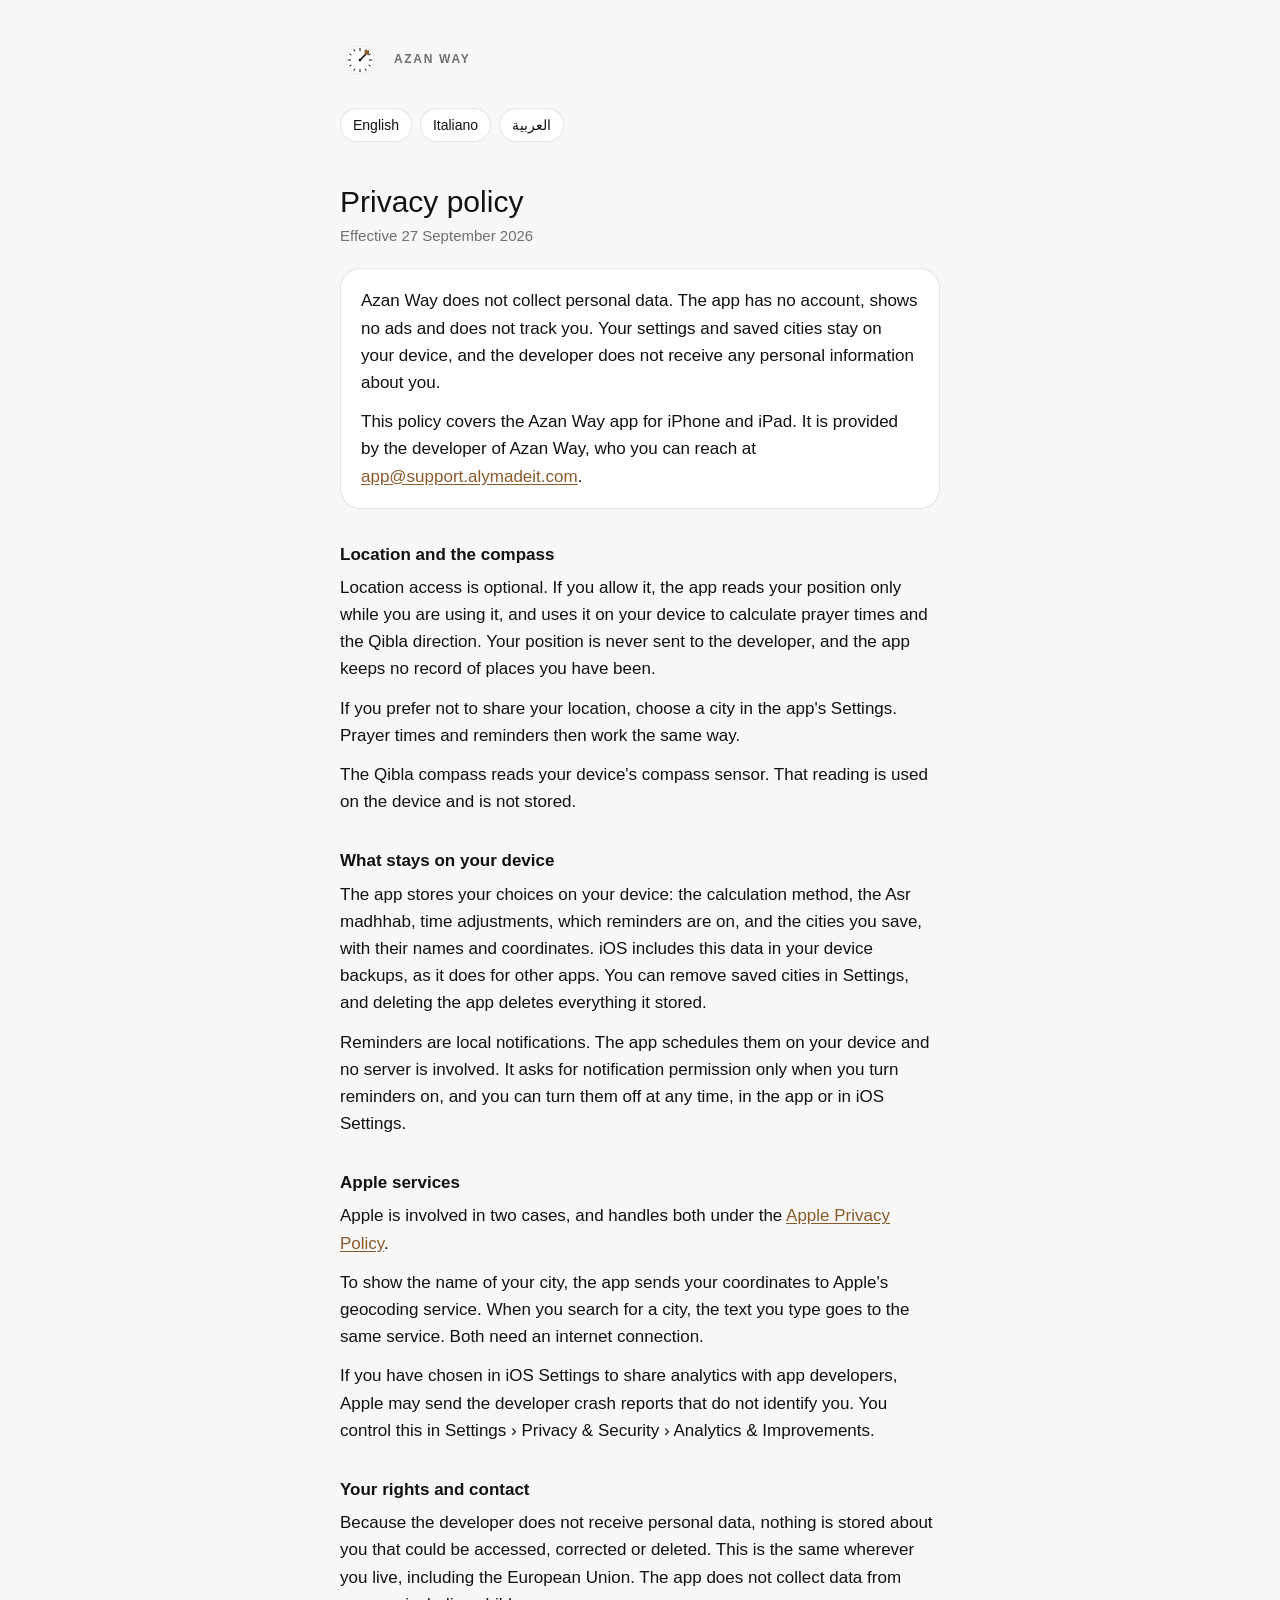
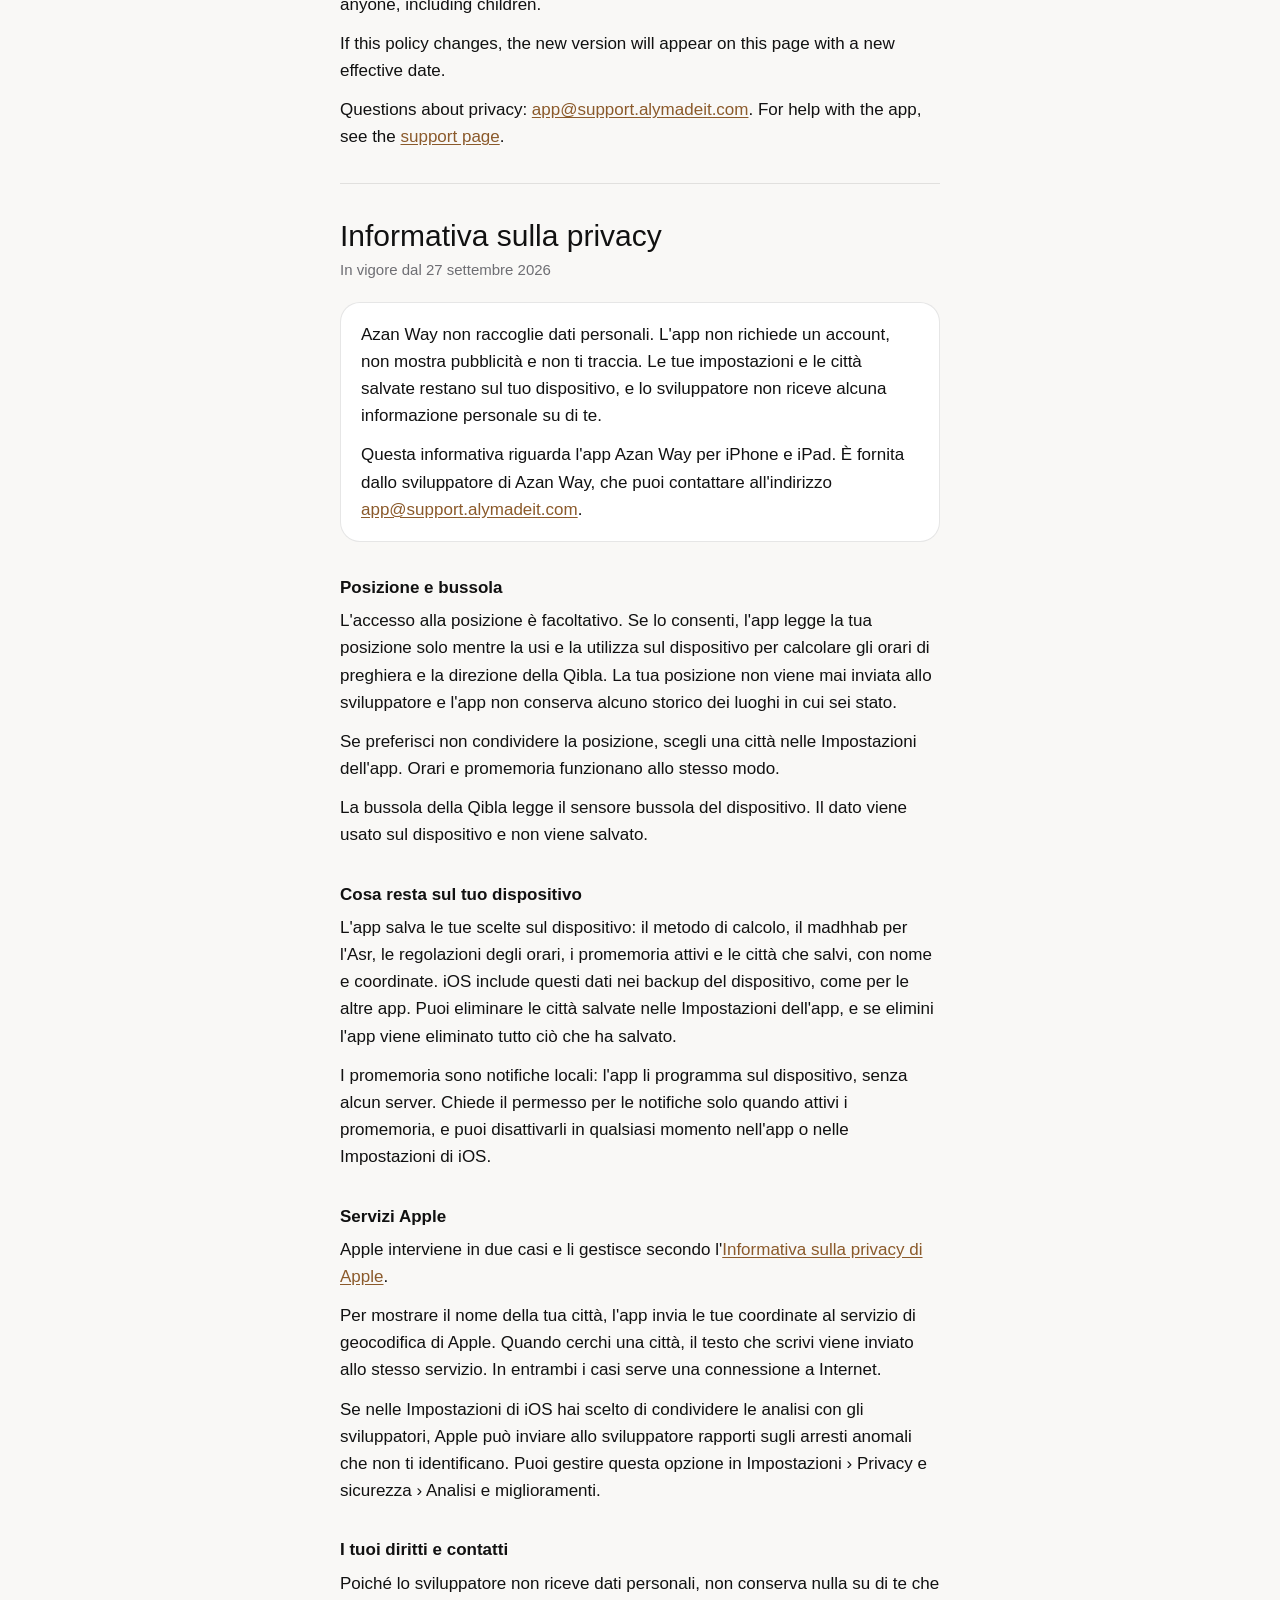
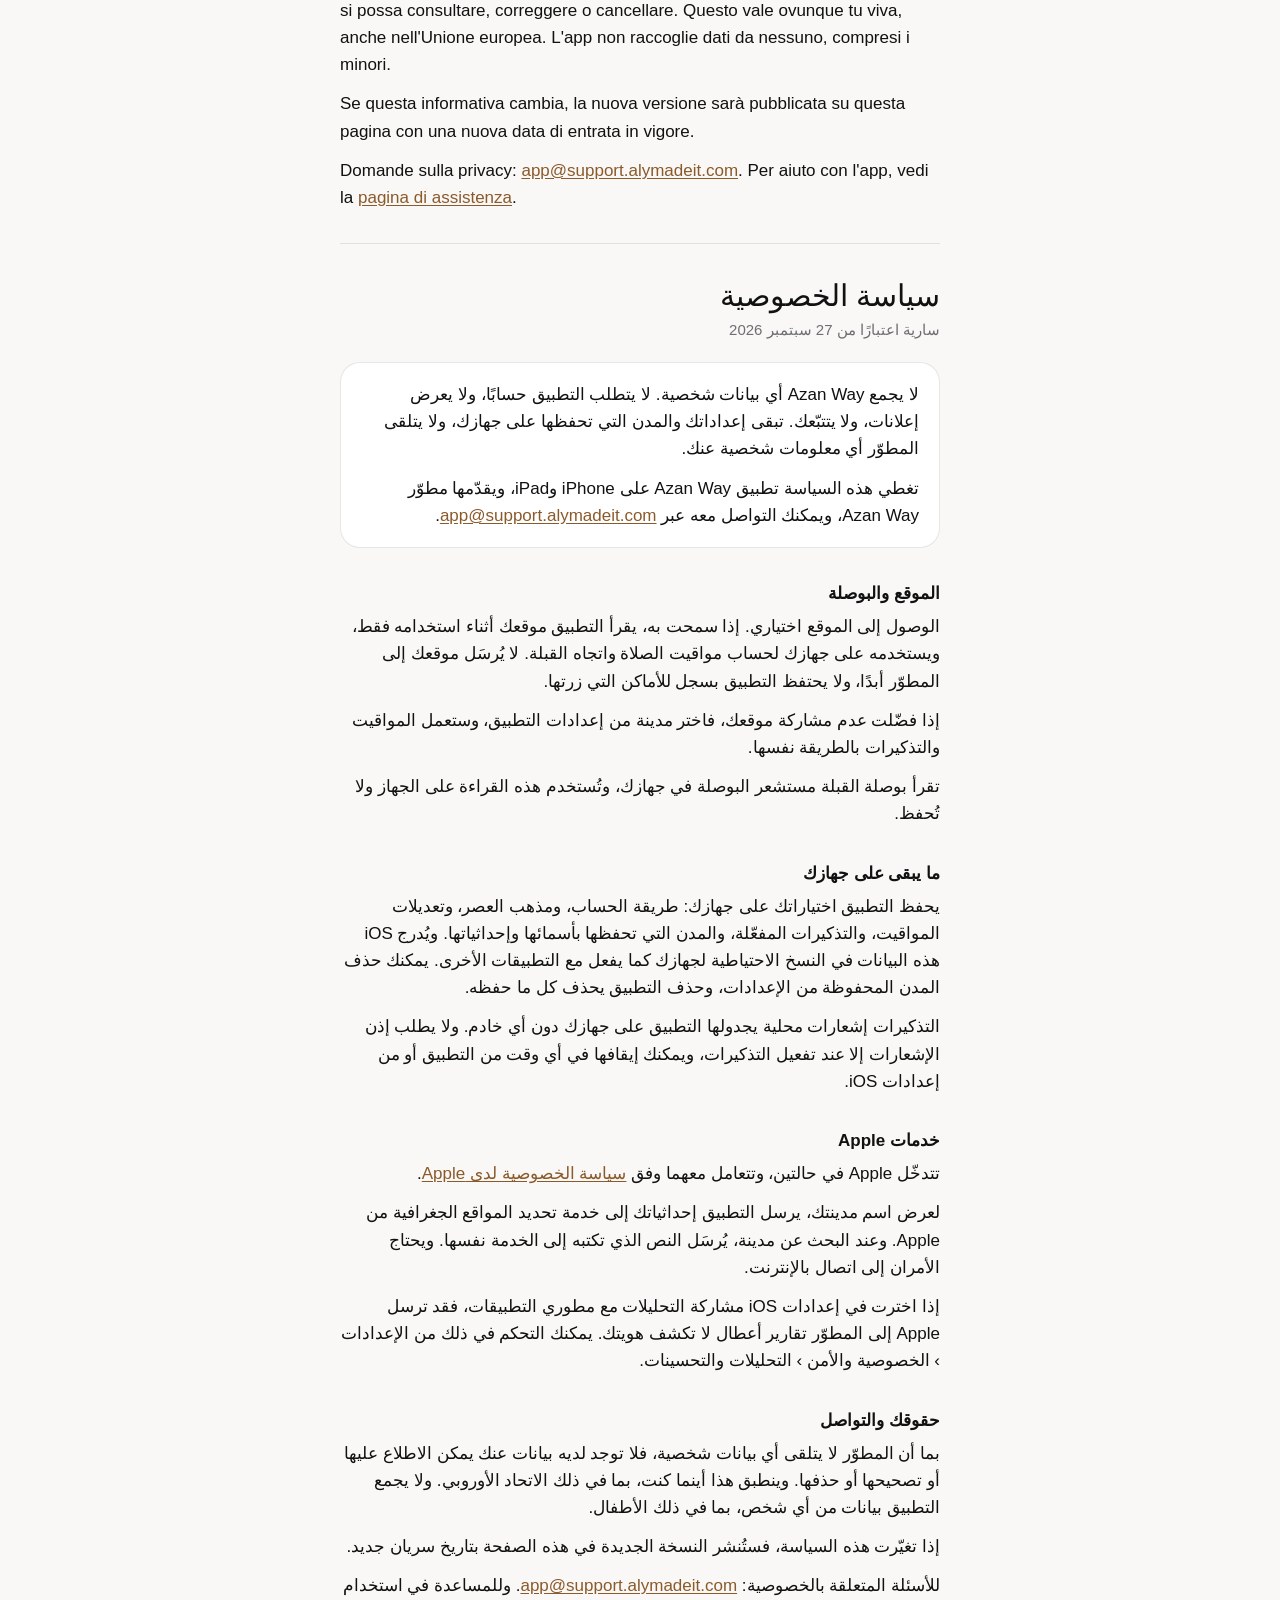
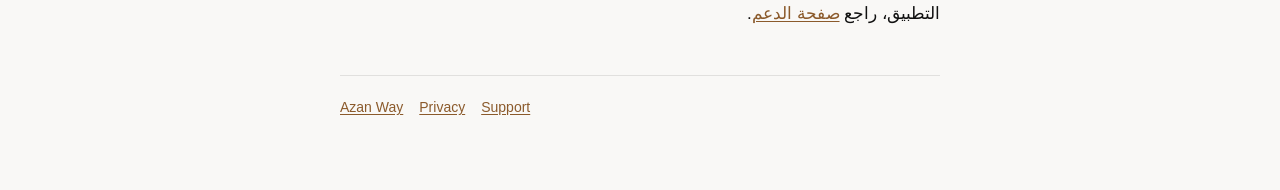
==== azan-way/privacy/index.html @ 62a3de0d "Add Azan Way privacy policy and support pages - /azan-way/privacy/: privacy policy (App Store privac" ====
<!doctype html>
<html lang="en">
<head>
<meta charset="utf-8">
<meta name="viewport" content="width=device-width, initial-scale=1">
<meta name="color-scheme" content="light dark">
<title>Privacy policy · Azan Way</title>
<meta name="description" content="Azan Way does not collect personal data. How the app uses location, what stays on your device and how to contact the developer.">
<link rel="icon" href="/assets/mark.svg" type="image/svg+xml">
<link rel="stylesheet" href="/assets/site.css">
</head>
<body>
<main>
<header class="page"><svg width="40" height="40" viewBox="0 0 64 64" aria-hidden="true"><circle class="mark-face" cx="32" cy="32" r="23"/><line class="mark-tick" x1="32.0" y1="13.0" x2="32.0" y2="17.0"/><line class="mark-tick" x1="41.5" y1="15.5" x2="40.2" y2="17.7"/><line class="mark-tick" x1="48.5" y1="22.5" x2="46.3" y2="23.8"/><line class="mark-tick" x1="51.0" y1="32.0" x2="47.0" y2="32.0"/><line class="mark-tick" x1="48.5" y1="41.5" x2="46.3" y2="40.2"/><line class="mark-tick" x1="41.5" y1="48.5" x2="40.2" y2="46.3"/><line class="mark-tick" x1="32.0" y1="51.0" x2="32.0" y2="47.0"/><line class="mark-tick" x1="22.5" y1="48.5" x2="23.8" y2="46.3"/><line class="mark-tick" x1="15.5" y1="41.5" x2="17.7" y2="40.3"/><line class="mark-tick" x1="13.0" y1="32.0" x2="17.0" y2="32.0"/><line class="mark-tick" x1="15.5" y1="22.5" x2="17.7" y2="23.8"/><line class="mark-tick" x1="22.5" y1="15.5" x2="23.7" y2="17.7"/><line class="mark-needle" x1="32" y1="32" x2="41" y2="23"/><rect class="mark-kaaba" x="39.5" y="16.5" width="7" height="7" rx="1"/><circle class="mark-pivot" cx="32" cy="32" r="2.2"/></svg><div><p class="label">Azan Way</p></div></header>
<nav class="langs" aria-label="Language"><a href="#en" hreflang="en" lang="en">English</a><a href="#it" hreflang="it" lang="it">Italiano</a><a href="#ar" hreflang="ar" lang="ar">العربية</a></nav>
<section class="lang" id="en" lang="en" dir="ltr">
<h1>Privacy policy</h1>
<p class="meta">Effective 27 September 2026</p>
<div class="card">
<p>Azan&nbsp;Way does not collect personal data. The app has no account, shows no ads and does not track you. Your settings and saved cities stay on your device, and the developer does not receive any personal information about you.</p>
<p>This policy covers the Azan&nbsp;Way app for iPhone and iPad. It is provided by the developer of Azan&nbsp;Way, who you can reach at <a href="mailto:app@support.alymadeit.com">app@support.alymadeit.com</a>.</p>
</div>

<h2>Location and the compass</h2>
<p>Location access is optional. If you allow it, the app reads your position only while you are using it, and uses it on your device to calculate prayer times and the Qibla direction. Your position is never sent to the developer, and the app keeps no record of places you have been.</p>
<p>If you prefer not to share your location, choose a city in the app's Settings. Prayer times and reminders then work the same way.</p>
<p>The Qibla compass reads your device's compass sensor. That reading is used on the device and is not stored.</p>

<h2>What stays on your device</h2>
<p>The app stores your choices on your device: the calculation method, the Asr madhhab, time adjustments, which reminders are on, and the cities you save, with their names and coordinates. iOS includes this data in your device backups, as it does for other apps. You can remove saved cities in Settings, and deleting the app deletes everything it stored.</p>
<p>Reminders are local notifications. The app schedules them on your device and no server is involved. It asks for notification permission only when you turn reminders on, and you can turn them off at any time, in the app or in iOS Settings.</p>

<h2>Apple services</h2>
<p>Apple is involved in two cases, and handles both under the <a href="https://www.apple.com/legal/privacy/">Apple Privacy Policy</a>.</p>
<p>To show the name of your city, the app sends your coordinates to Apple's geocoding service. When you search for a city, the text you type goes to the same service. Both need an internet connection.</p>
<p>If you have chosen in iOS Settings to share analytics with app developers, Apple may send the developer crash reports that do not identify you. You control this in Settings › Privacy &amp; Security › Analytics &amp; Improvements.</p>

<h2>Your rights and contact</h2>
<p>Because the developer does not receive personal data, nothing is stored about you that could be accessed, corrected or deleted. This is the same wherever you live, including the European Union. The app does not collect data from anyone, including children.</p>
<p>If this policy changes, the new version will appear on this page with a new effective date.</p>
<p>Questions about privacy: <a href="mailto:app@support.alymadeit.com">app@support.alymadeit.com</a>. For help with the app, see the <a href="/azan-way/support/#en">support page</a>.</p>
</section><section class="lang" id="it" lang="it" dir="ltr">
<h1>Informativa sulla privacy</h1>
<p class="meta">In vigore dal 27 settembre 2026</p>
<div class="card">
<p>Azan&nbsp;Way non raccoglie dati personali. L'app non richiede un account, non mostra pubblicità e non ti traccia. Le tue impostazioni e le città salvate restano sul tuo dispositivo, e lo sviluppatore non riceve alcuna informazione personale su di te.</p>
<p>Questa informativa riguarda l'app Azan&nbsp;Way per iPhone e iPad. È fornita dallo sviluppatore di Azan&nbsp;Way, che puoi contattare all'indirizzo <a href="mailto:app@support.alymadeit.com">app@support.alymadeit.com</a>.</p>
</div>

<h2>Posizione e bussola</h2>
<p>L'accesso alla posizione è facoltativo. Se lo consenti, l'app legge la tua posizione solo mentre la usi e la utilizza sul dispositivo per calcolare gli orari di preghiera e la direzione della Qibla. La tua posizione non viene mai inviata allo sviluppatore e l'app non conserva alcuno storico dei luoghi in cui sei stato.</p>
<p>Se preferisci non condividere la posizione, scegli una città nelle Impostazioni dell'app. Orari e promemoria funzionano allo stesso modo.</p>
<p>La bussola della Qibla legge il sensore bussola del dispositivo. Il dato viene usato sul dispositivo e non viene salvato.</p>

<h2>Cosa resta sul tuo dispositivo</h2>
<p>L'app salva le tue scelte sul dispositivo: il metodo di calcolo, il madhhab per l'Asr, le regolazioni degli orari, i promemoria attivi e le città che salvi, con nome e coordinate. iOS include questi dati nei backup del dispositivo, come per le altre app. Puoi eliminare le città salvate nelle Impostazioni dell'app, e se elimini l'app viene eliminato tutto ciò che ha salvato.</p>
<p>I promemoria sono notifiche locali: l'app li programma sul dispositivo, senza alcun server. Chiede il permesso per le notifiche solo quando attivi i promemoria, e puoi disattivarli in qualsiasi momento nell'app o nelle Impostazioni di iOS.</p>

<h2>Servizi Apple</h2>
<p>Apple interviene in due casi e li gestisce secondo l'<a href="https://www.apple.com/legal/privacy/">Informativa sulla privacy di Apple</a>.</p>
<p>Per mostrare il nome della tua città, l'app invia le tue coordinate al servizio di geocodifica di Apple. Quando cerchi una città, il testo che scrivi viene inviato allo stesso servizio. In entrambi i casi serve una connessione a Internet.</p>
<p>Se nelle Impostazioni di iOS hai scelto di condividere le analisi con gli sviluppatori, Apple può inviare allo sviluppatore rapporti sugli arresti anomali che non ti identificano. Puoi gestire questa opzione in Impostazioni › Privacy e sicurezza › Analisi e miglioramenti.</p>

<h2>I tuoi diritti e contatti</h2>
<p>Poiché lo sviluppatore non riceve dati personali, non conserva nulla su di te che si possa consultare, correggere o cancellare. Questo vale ovunque tu viva, anche nell'Unione europea. L'app non raccoglie dati da nessuno, compresi i minori.</p>
<p>Se questa informativa cambia, la nuova versione sarà pubblicata su questa pagina con una nuova data di entrata in vigore.</p>
<p>Domande sulla privacy: <a href="mailto:app@support.alymadeit.com">app@support.alymadeit.com</a>. Per aiuto con l'app, vedi la <a href="/azan-way/support/#it">pagina di assistenza</a>.</p>
</section><section class="lang" id="ar" lang="ar" dir="rtl">
<h1>سياسة الخصوصية</h1>
<p class="meta">سارية اعتبارًا من 27 سبتمبر 2026</p>
<div class="card">
<p>لا يجمع Azan&nbsp;Way أي بيانات شخصية. لا يتطلب التطبيق حسابًا، ولا يعرض إعلانات، ولا يتتبّعك. تبقى إعداداتك والمدن التي تحفظها على جهازك، ولا يتلقى المطوّر أي معلومات شخصية عنك.</p>
<p>تغطي هذه السياسة تطبيق Azan&nbsp;Way على iPhone وiPad، ويقدّمها مطوّر Azan&nbsp;Way، ويمكنك التواصل معه عبر <span dir="ltr"><a href="mailto:app@support.alymadeit.com">app@support.alymadeit.com</a></span>.</p>
</div>

<h2>الموقع والبوصلة</h2>
<p>الوصول إلى الموقع اختياري. إذا سمحت به، يقرأ التطبيق موقعك أثناء استخدامه فقط، ويستخدمه على جهازك لحساب مواقيت الصلاة واتجاه القبلة. لا يُرسَل موقعك إلى المطوّر أبدًا، ولا يحتفظ التطبيق بسجل للأماكن التي زرتها.</p>
<p>إذا فضّلت عدم مشاركة موقعك، فاختر مدينة من إعدادات التطبيق، وستعمل المواقيت والتذكيرات بالطريقة نفسها.</p>
<p>تقرأ بوصلة القبلة مستشعر البوصلة في جهازك، وتُستخدم هذه القراءة على الجهاز ولا تُحفظ.</p>

<h2>ما يبقى على جهازك</h2>
<p>يحفظ التطبيق اختياراتك على جهازك: طريقة الحساب، ومذهب العصر، وتعديلات المواقيت، والتذكيرات المفعّلة، والمدن التي تحفظها بأسمائها وإحداثياتها. ويُدرج iOS هذه البيانات في النسخ الاحتياطية لجهازك كما يفعل مع التطبيقات الأخرى. يمكنك حذف المدن المحفوظة من الإعدادات، وحذف التطبيق يحذف كل ما حفظه.</p>
<p>التذكيرات إشعارات محلية يجدولها التطبيق على جهازك دون أي خادم. ولا يطلب إذن الإشعارات إلا عند تفعيل التذكيرات، ويمكنك إيقافها في أي وقت من التطبيق أو من إعدادات iOS.</p>

<h2>خدمات Apple</h2>
<p>تتدخّل Apple في حالتين، وتتعامل معهما وفق <a href="https://www.apple.com/legal/privacy/">سياسة الخصوصية لدى Apple</a>.</p>
<p>لعرض اسم مدينتك، يرسل التطبيق إحداثياتك إلى خدمة تحديد المواقع الجغرافية من Apple. وعند البحث عن مدينة، يُرسَل النص الذي تكتبه إلى الخدمة نفسها. ويحتاج الأمران إلى اتصال بالإنترنت.</p>
<p>إذا اخترت في إعدادات iOS مشاركة التحليلات مع مطوري التطبيقات، فقد ترسل Apple إلى المطوّر تقارير أعطال لا تكشف هويتك. يمكنك التحكم في ذلك من الإعدادات › الخصوصية والأمن › التحليلات والتحسينات.</p>

<h2>حقوقك والتواصل</h2>
<p>بما أن المطوّر لا يتلقى أي بيانات شخصية، فلا توجد لديه بيانات عنك يمكن الاطلاع عليها أو تصحيحها أو حذفها. وينطبق هذا أينما كنت، بما في ذلك الاتحاد الأوروبي. ولا يجمع التطبيق بيانات من أي شخص، بما في ذلك الأطفال.</p>
<p>إذا تغيّرت هذه السياسة، فستُنشر النسخة الجديدة في هذه الصفحة بتاريخ سريان جديد.</p>
<p>للأسئلة المتعلقة بالخصوصية: <span dir="ltr"><a href="mailto:app@support.alymadeit.com">app@support.alymadeit.com</a></span>. وللمساعدة في استخدام التطبيق، راجع <a href="/azan-way/support/#ar">صفحة الدعم</a>.</p>
</section>
<footer class="page"><a href="/azan-way/">Azan Way</a><a href="/azan-way/privacy/">Privacy</a><a href="/azan-way/support/">Support</a></footer>
</main>
<script>
// Open the reader's language when they arrive without a #language link.
if (!location.hash) {
  var lang = ((navigator.languages && navigator.languages[0]) || navigator.language || "en").slice(0, 2);
  if (lang === "it" || lang === "ar") location.replace("#" + lang);
}
</script>
</body>
</html>
---- assets/site.css ----
/* Azan Way pages: same palette and hairline style as the app. */
:root {
  --bg: #F9F8F6;
  --surface: #FFFFFF;
  --ink: #111111;
  --muted: #6E6E73;
  --line: rgba(17, 17, 17, 0.1);
  --accent: #8B5A2B;
  color-scheme: light;
}

@media (prefers-color-scheme: dark) {
  :root {
    --bg: #1C1C1E;
    --surface: #2C2C2E;
    --ink: #F5F5F5;
    --muted: #98989F;
    --line: rgba(245, 245, 245, 0.12);
    --accent: #CD853F;
    color-scheme: dark;
  }
}

* { box-sizing: border-box; }

html { -webkit-text-size-adjust: 100%; }

body {
  margin: 0;
  background: var(--bg);
  color: var(--ink);
  font: 17px/1.6 -apple-system, BlinkMacSystemFont, "SF Pro Text", "Segoe UI", Roboto, "Helvetica Neue", Arial, "Noto Sans Arabic", sans-serif;
}

main {
  max-width: 640px;
  margin: 0 auto;
  padding: 40px 20px 72px;
}

header.page {
  display: flex;
  align-items: center;
  gap: 14px;
  margin-bottom: 28px;
}

header.page svg { flex: none; }

.label {
  margin: 0;
  font-size: 12px;
  font-weight: 600;
  letter-spacing: 0.14em;
  text-transform: uppercase;
  color: var(--muted);
}

/* Spacing letters apart breaks joined Arabic script. */
[dir="rtl"] .label { letter-spacing: 0; }

h1 {
  margin: 2px 0 0;
  font-size: 30px;
  font-weight: 400;
  line-height: 1.2;
}

h2 {
  margin: 32px 0 6px;
  font-size: 17px;
  font-weight: 600;
}

p, li { margin: 0 0 12px; }

ul { padding-inline-start: 20px; margin: 0 0 12px; }

a { color: var(--accent); text-underline-offset: 2px; }

.meta { color: var(--muted); font-size: 15px; margin-top: 4px; }

.card {
  background: var(--surface);
  border: 1px solid var(--line);
  border-radius: 20px;
  padding: 18px 20px;
  margin: 20px 0 8px;
}

.card p:last-child { margin-bottom: 0; }

nav.langs {
  display: flex;
  flex-wrap: wrap;
  gap: 8px;
  margin: 0 0 8px;
}

nav.langs a {
  padding: 5px 12px;
  border: 1px solid var(--line);
  border-radius: 999px;
  color: var(--ink);
  font-size: 14px;
  text-decoration: none;
  background: var(--surface);
}

section.lang {
  padding-top: 32px;
  margin-top: 32px;
  border-top: 1px solid var(--line);
}

section.lang:first-of-type { border-top: 0; margin-top: 8px; }

.q { font-weight: 600; margin: 24px 0 4px; }

footer.page {
  margin-top: 48px;
  padding-top: 20px;
  border-top: 1px solid var(--line);
  color: var(--muted);
  font-size: 14px;
}

footer.page a { margin-inline-end: 16px; }

/* App mark: the Qibla dial from the app icon. */
.mark-face { fill: var(--surface); stroke: var(--line); stroke-width: 1.5; }
.mark-tick { stroke: var(--ink); stroke-width: 1.6; stroke-linecap: round; }
.mark-needle { stroke: var(--ink); stroke-width: 2.4; stroke-linecap: round; }
.mark-kaaba { fill: var(--accent); }
.mark-pivot { fill: var(--ink); }
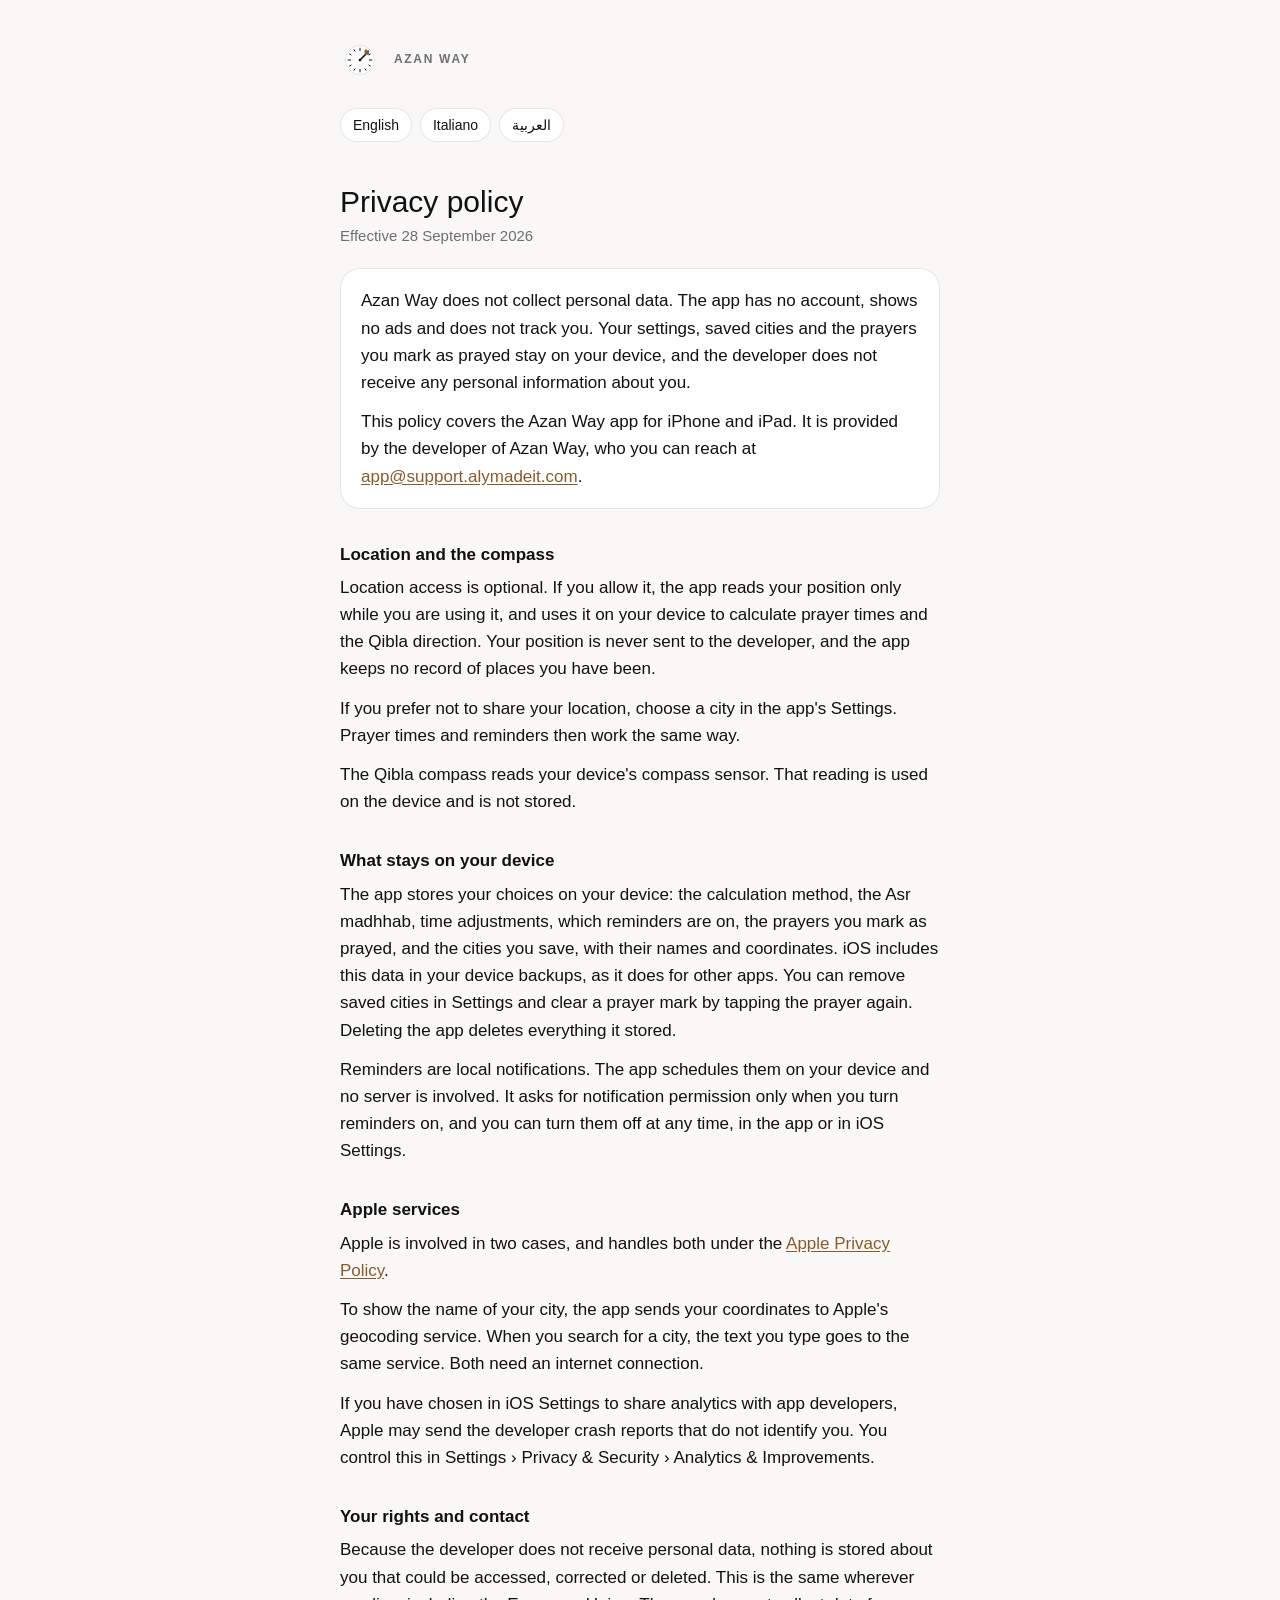
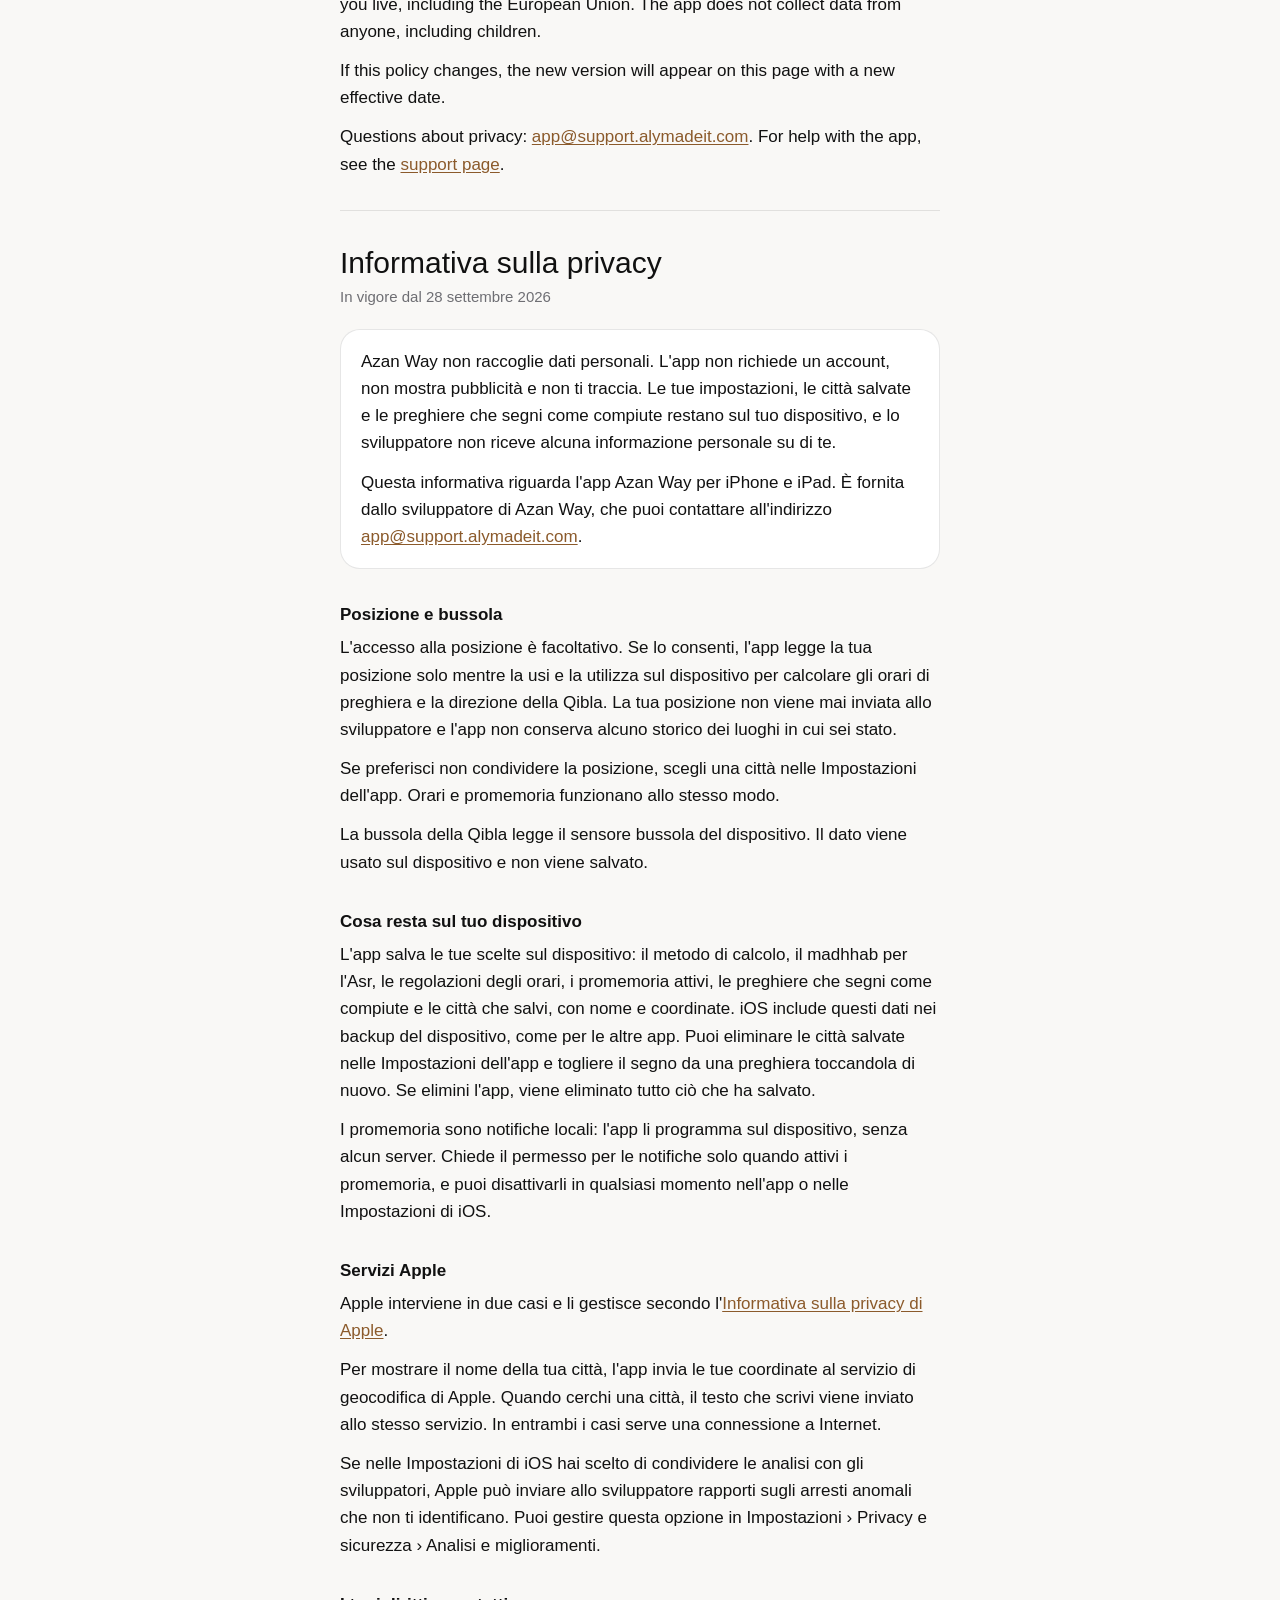
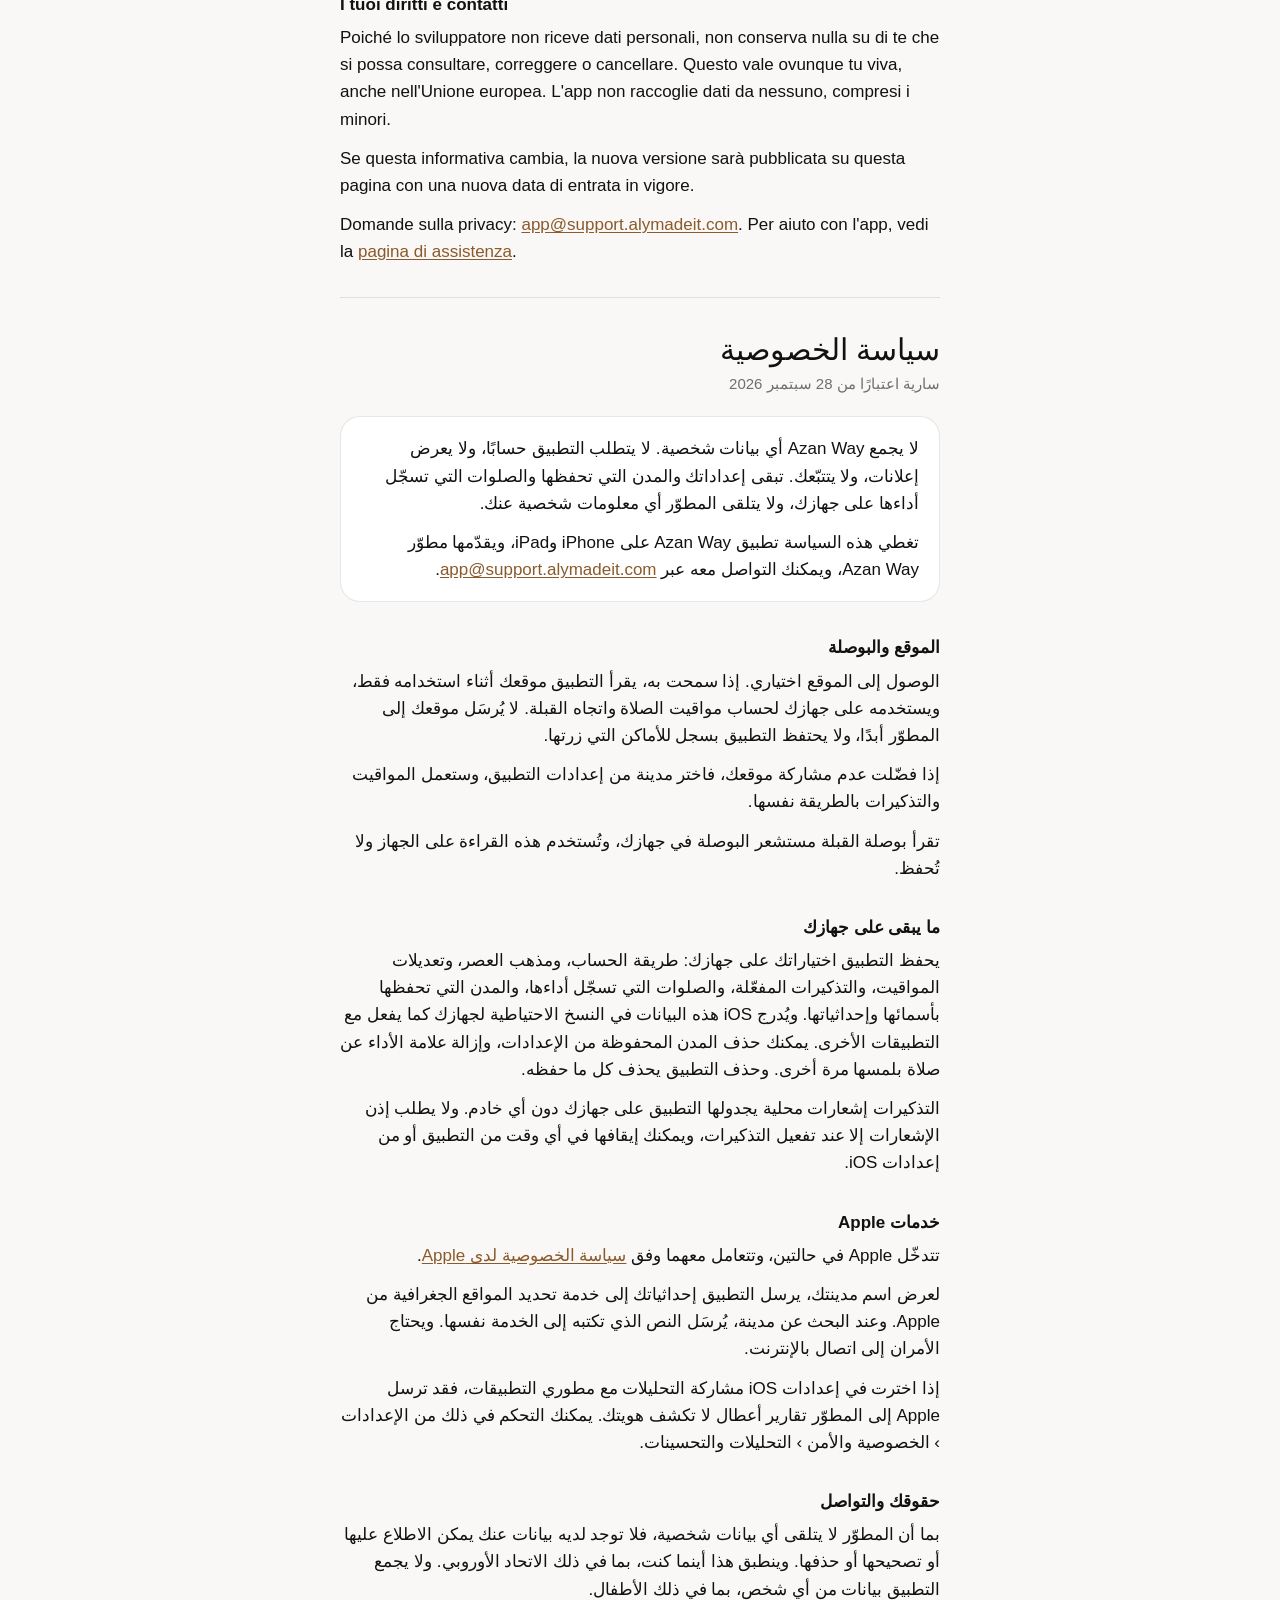
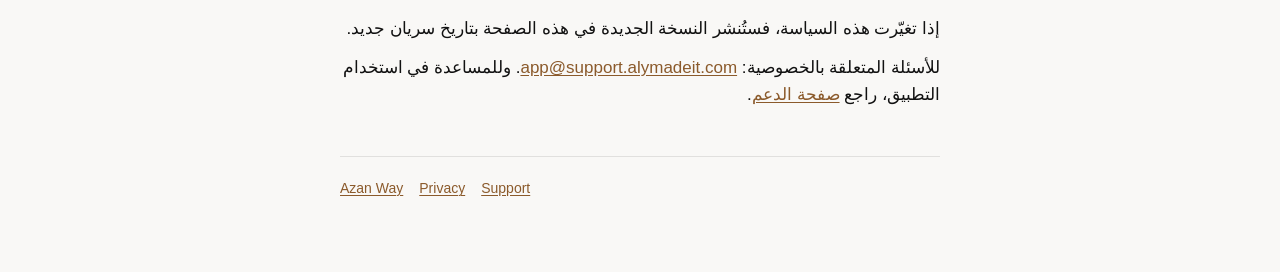
==== commit 66254936: "Privacy policy: prayer marks stay on the device Azan Way now lets you mark prayers as prayed. The po" ====
--- a/azan-way/privacy/index.html
+++ b/azan-way/privacy/index.html
@@ -15,9 +15,9 @@
 <nav class="langs" aria-label="Language"><a href="#en" hreflang="en" lang="en">English</a><a href="#it" hreflang="it" lang="it">Italiano</a><a href="#ar" hreflang="ar" lang="ar">العربية</a></nav>
 <section class="lang" id="en" lang="en" dir="ltr">
 <h1>Privacy policy</h1>
-<p class="meta">Effective 27 September 2026</p>
+<p class="meta">Effective 28 September 2026</p>
 <div class="card">
-<p>Azan&nbsp;Way does not collect personal data. The app has no account, shows no ads and does not track you. Your settings and saved cities stay on your device, and the developer does not receive any personal information about you.</p>
+<p>Azan&nbsp;Way does not collect personal data. The app has no account, shows no ads and does not track you. Your settings, saved cities and the prayers you mark as prayed stay on your device, and the developer does not receive any personal information about you.</p>
 <p>This policy covers the Azan&nbsp;Way app for iPhone and iPad. It is provided by the developer of Azan&nbsp;Way, who you can reach at <a href="mailto:app@support.alymadeit.com">app@support.alymadeit.com</a>.</p>
 </div>
 
@@ -27,7 +27,7 @@
 <p>The Qibla compass reads your device's compass sensor. That reading is used on the device and is not stored.</p>
 
 <h2>What stays on your device</h2>
-<p>The app stores your choices on your device: the calculation method, the Asr madhhab, time adjustments, which reminders are on, and the cities you save, with their names and coordinates. iOS includes this data in your device backups, as it does for other apps. You can remove saved cities in Settings, and deleting the app deletes everything it stored.</p>
+<p>The app stores your choices on your device: the calculation method, the Asr madhhab, time adjustments, which reminders are on, the prayers you mark as prayed, and the cities you save, with their names and coordinates. iOS includes this data in your device backups, as it does for other apps. You can remove saved cities in Settings and clear a prayer mark by tapping the prayer again. Deleting the app deletes everything it stored.</p>
 <p>Reminders are local notifications. The app schedules them on your device and no server is involved. It asks for notification permission only when you turn reminders on, and you can turn them off at any time, in the app or in iOS Settings.</p>
 
 <h2>Apple services</h2>
@@ -41,9 +41,9 @@
 <p>Questions about privacy: <a href="mailto:app@support.alymadeit.com">app@support.alymadeit.com</a>. For help with the app, see the <a href="/azan-way/support/#en">support page</a>.</p>
 </section><section class="lang" id="it" lang="it" dir="ltr">
 <h1>Informativa sulla privacy</h1>
-<p class="meta">In vigore dal 27 settembre 2026</p>
+<p class="meta">In vigore dal 28 settembre 2026</p>
 <div class="card">
-<p>Azan&nbsp;Way non raccoglie dati personali. L'app non richiede un account, non mostra pubblicità e non ti traccia. Le tue impostazioni e le città salvate restano sul tuo dispositivo, e lo sviluppatore non riceve alcuna informazione personale su di te.</p>
+<p>Azan&nbsp;Way non raccoglie dati personali. L'app non richiede un account, non mostra pubblicità e non ti traccia. Le tue impostazioni, le città salvate e le preghiere che segni come compiute restano sul tuo dispositivo, e lo sviluppatore non riceve alcuna informazione personale su di te.</p>
 <p>Questa informativa riguarda l'app Azan&nbsp;Way per iPhone e iPad. È fornita dallo sviluppatore di Azan&nbsp;Way, che puoi contattare all'indirizzo <a href="mailto:app@support.alymadeit.com">app@support.alymadeit.com</a>.</p>
 </div>
 
@@ -53,7 +53,7 @@
 <p>La bussola della Qibla legge il sensore bussola del dispositivo. Il dato viene usato sul dispositivo e non viene salvato.</p>
 
 <h2>Cosa resta sul tuo dispositivo</h2>
-<p>L'app salva le tue scelte sul dispositivo: il metodo di calcolo, il madhhab per l'Asr, le regolazioni degli orari, i promemoria attivi e le città che salvi, con nome e coordinate. iOS include questi dati nei backup del dispositivo, come per le altre app. Puoi eliminare le città salvate nelle Impostazioni dell'app, e se elimini l'app viene eliminato tutto ciò che ha salvato.</p>
+<p>L'app salva le tue scelte sul dispositivo: il metodo di calcolo, il madhhab per l'Asr, le regolazioni degli orari, i promemoria attivi, le preghiere che segni come compiute e le città che salvi, con nome e coordinate. iOS include questi dati nei backup del dispositivo, come per le altre app. Puoi eliminare le città salvate nelle Impostazioni dell'app e togliere il segno da una preghiera toccandola di nuovo. Se elimini l'app, viene eliminato tutto ciò che ha salvato.</p>
 <p>I promemoria sono notifiche locali: l'app li programma sul dispositivo, senza alcun server. Chiede il permesso per le notifiche solo quando attivi i promemoria, e puoi disattivarli in qualsiasi momento nell'app o nelle Impostazioni di iOS.</p>
 
 <h2>Servizi Apple</h2>
@@ -67,9 +67,9 @@
 <p>Domande sulla privacy: <a href="mailto:app@support.alymadeit.com">app@support.alymadeit.com</a>. Per aiuto con l'app, vedi la <a href="/azan-way/support/#it">pagina di assistenza</a>.</p>
 </section><section class="lang" id="ar" lang="ar" dir="rtl">
 <h1>سياسة الخصوصية</h1>
-<p class="meta">سارية اعتبارًا من 27 سبتمبر 2026</p>
+<p class="meta">سارية اعتبارًا من 28 سبتمبر 2026</p>
 <div class="card">
-<p>لا يجمع Azan&nbsp;Way أي بيانات شخصية. لا يتطلب التطبيق حسابًا، ولا يعرض إعلانات، ولا يتتبّعك. تبقى إعداداتك والمدن التي تحفظها على جهازك، ولا يتلقى المطوّر أي معلومات شخصية عنك.</p>
+<p>لا يجمع Azan&nbsp;Way أي بيانات شخصية. لا يتطلب التطبيق حسابًا، ولا يعرض إعلانات، ولا يتتبّعك. تبقى إعداداتك والمدن التي تحفظها والصلوات التي تسجّل أداءها على جهازك، ولا يتلقى المطوّر أي معلومات شخصية عنك.</p>
 <p>تغطي هذه السياسة تطبيق Azan&nbsp;Way على iPhone وiPad، ويقدّمها مطوّر Azan&nbsp;Way، ويمكنك التواصل معه عبر <span dir="ltr"><a href="mailto:app@support.alymadeit.com">app@support.alymadeit.com</a></span>.</p>
 </div>
 
@@ -79,7 +79,7 @@
 <p>تقرأ بوصلة القبلة مستشعر البوصلة في جهازك، وتُستخدم هذه القراءة على الجهاز ولا تُحفظ.</p>
 
 <h2>ما يبقى على جهازك</h2>
-<p>يحفظ التطبيق اختياراتك على جهازك: طريقة الحساب، ومذهب العصر، وتعديلات المواقيت، والتذكيرات المفعّلة، والمدن التي تحفظها بأسمائها وإحداثياتها. ويُدرج iOS هذه البيانات في النسخ الاحتياطية لجهازك كما يفعل مع التطبيقات الأخرى. يمكنك حذف المدن المحفوظة من الإعدادات، وحذف التطبيق يحذف كل ما حفظه.</p>
+<p>يحفظ التطبيق اختياراتك على جهازك: طريقة الحساب، ومذهب العصر، وتعديلات المواقيت، والتذكيرات المفعّلة، والصلوات التي تسجّل أداءها، والمدن التي تحفظها بأسمائها وإحداثياتها. ويُدرج iOS هذه البيانات في النسخ الاحتياطية لجهازك كما يفعل مع التطبيقات الأخرى. يمكنك حذف المدن المحفوظة من الإعدادات، وإزالة علامة الأداء عن صلاة بلمسها مرة أخرى. وحذف التطبيق يحذف كل ما حفظه.</p>
 <p>التذكيرات إشعارات محلية يجدولها التطبيق على جهازك دون أي خادم. ولا يطلب إذن الإشعارات إلا عند تفعيل التذكيرات، ويمكنك إيقافها في أي وقت من التطبيق أو من إعدادات iOS.</p>
 
 <h2>خدمات Apple</h2>
